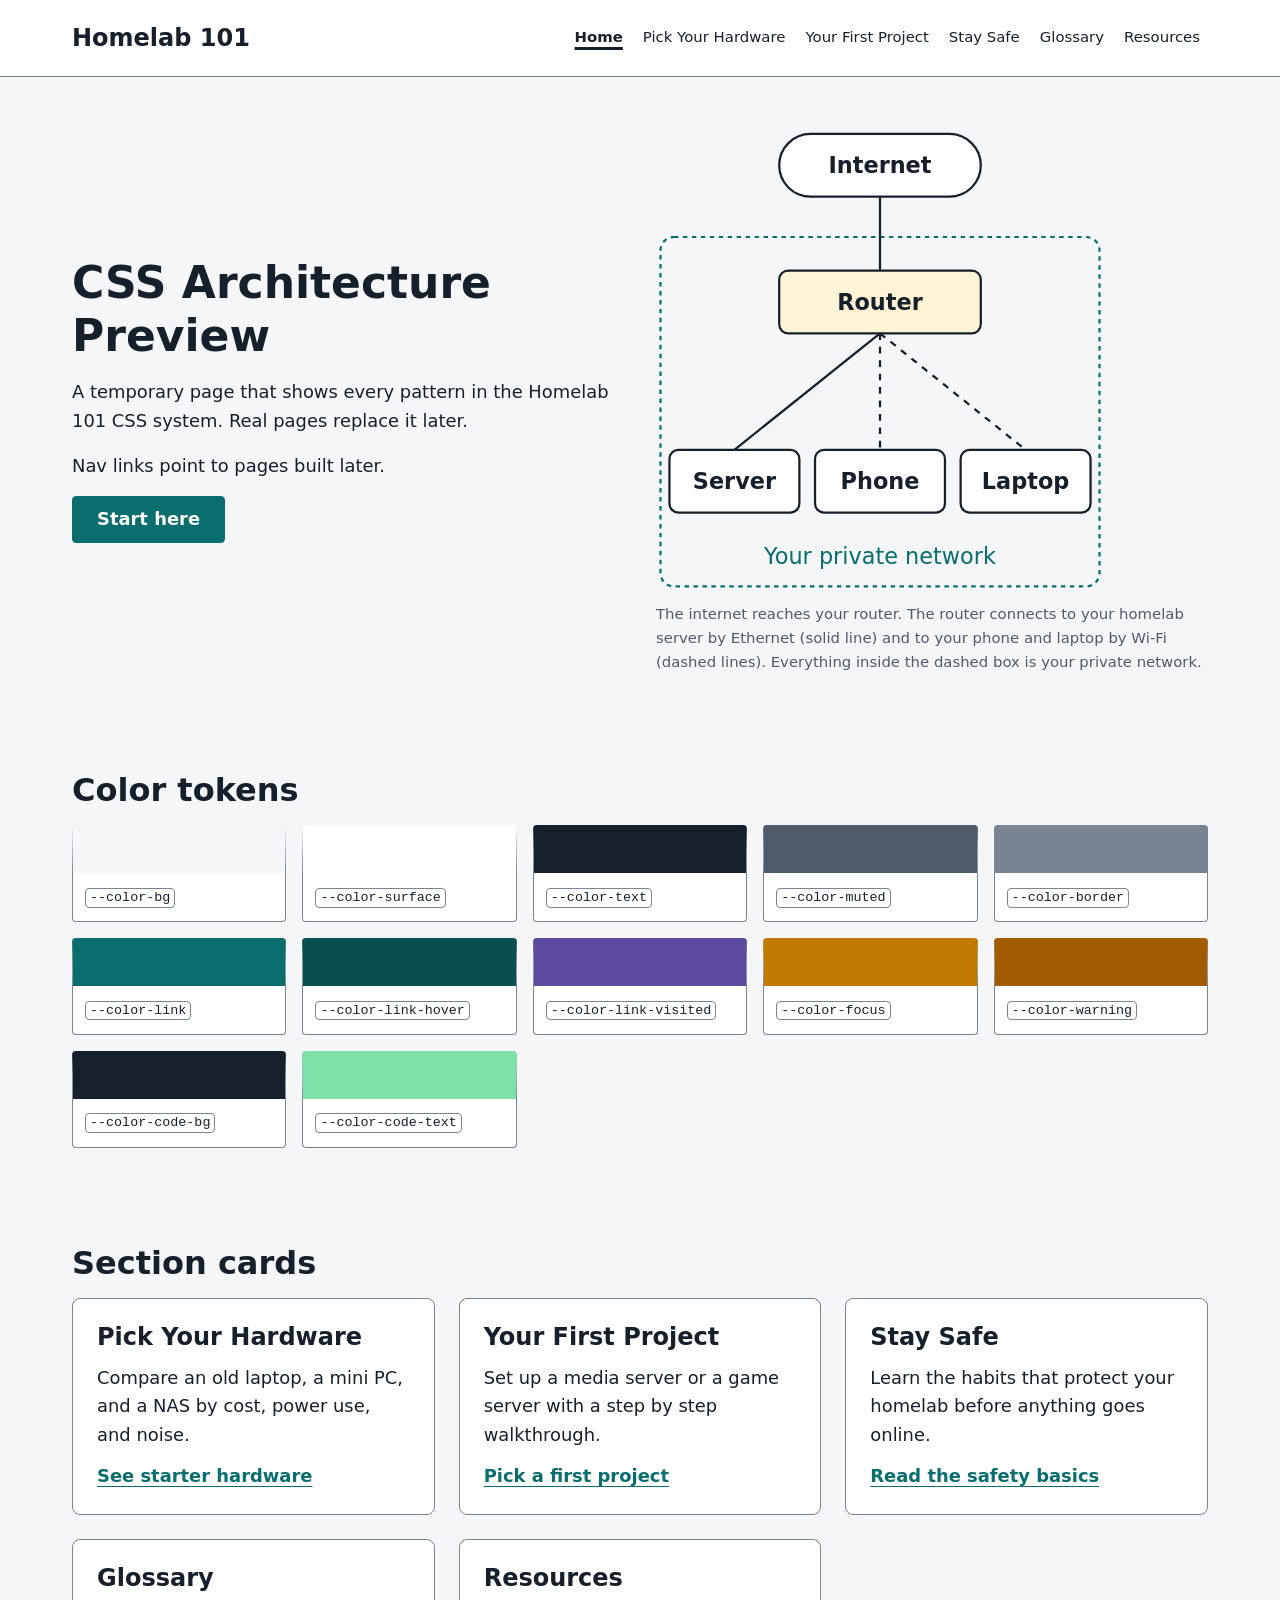
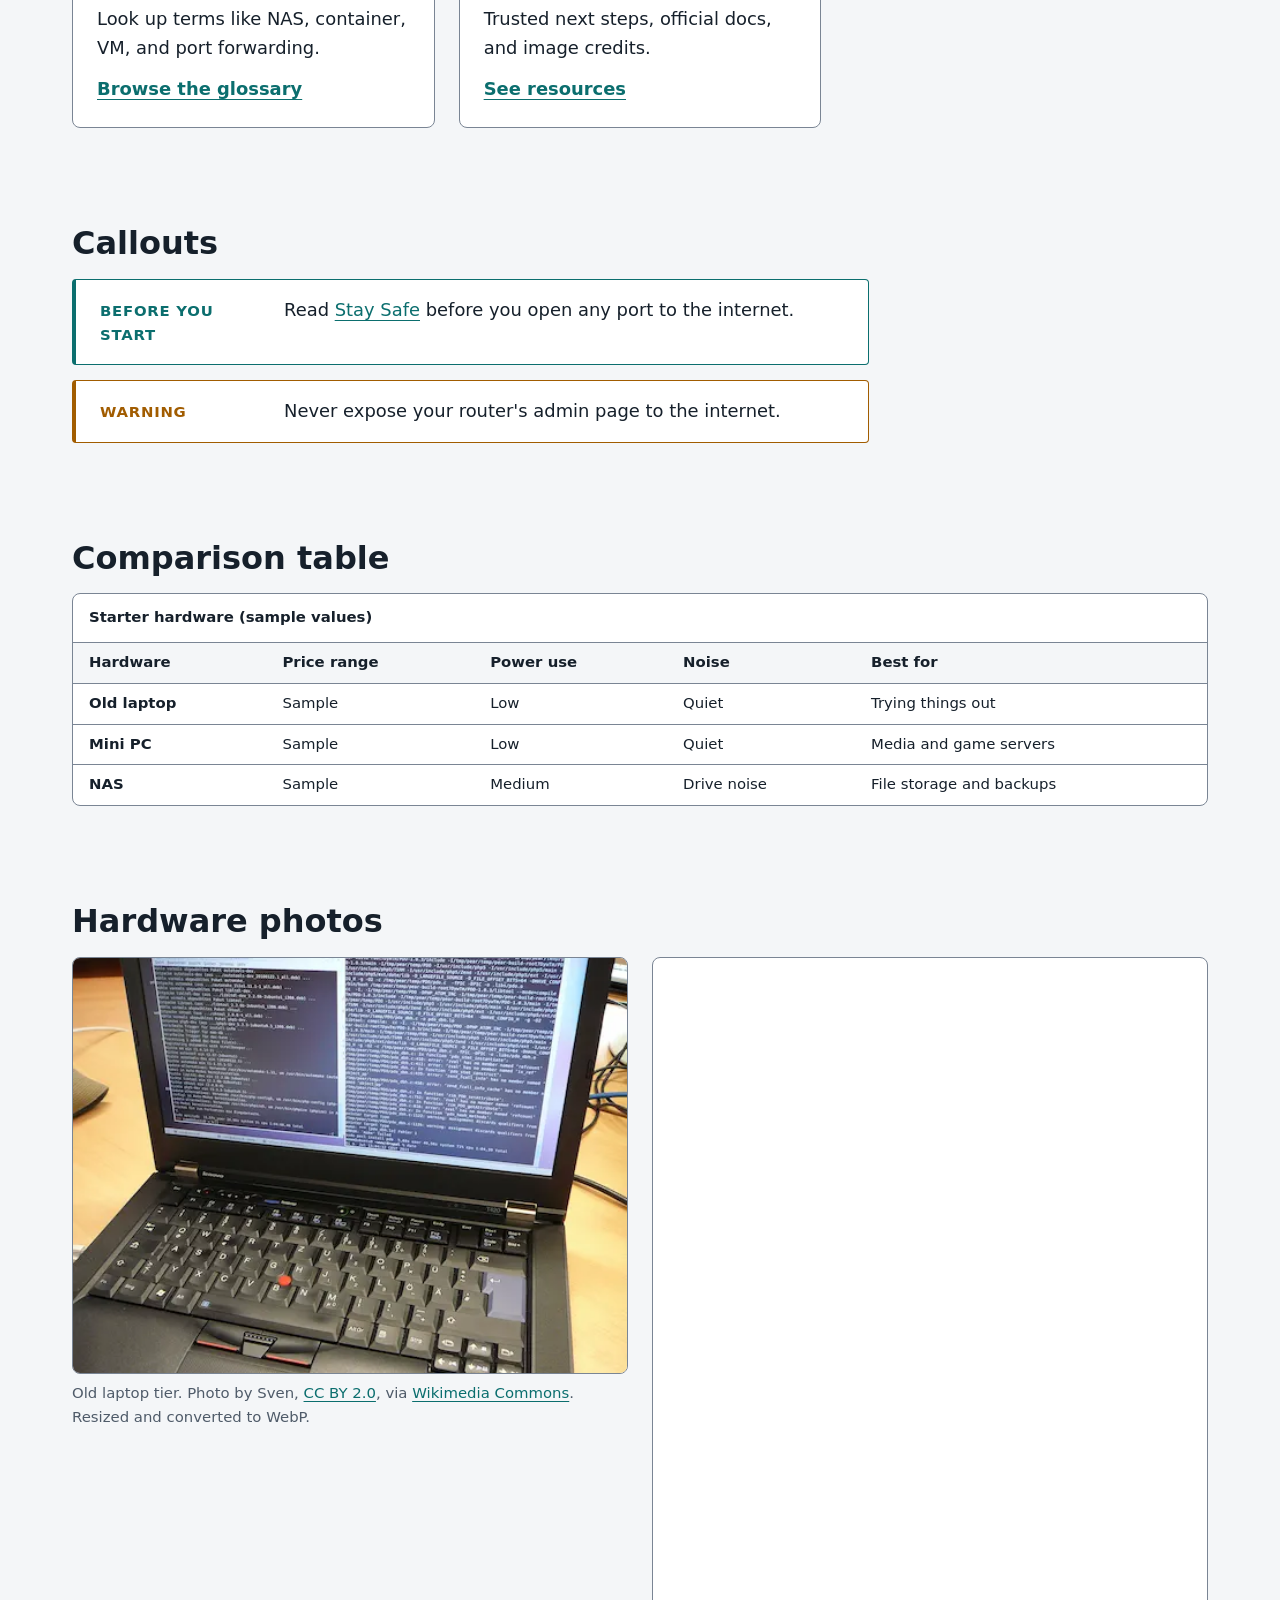
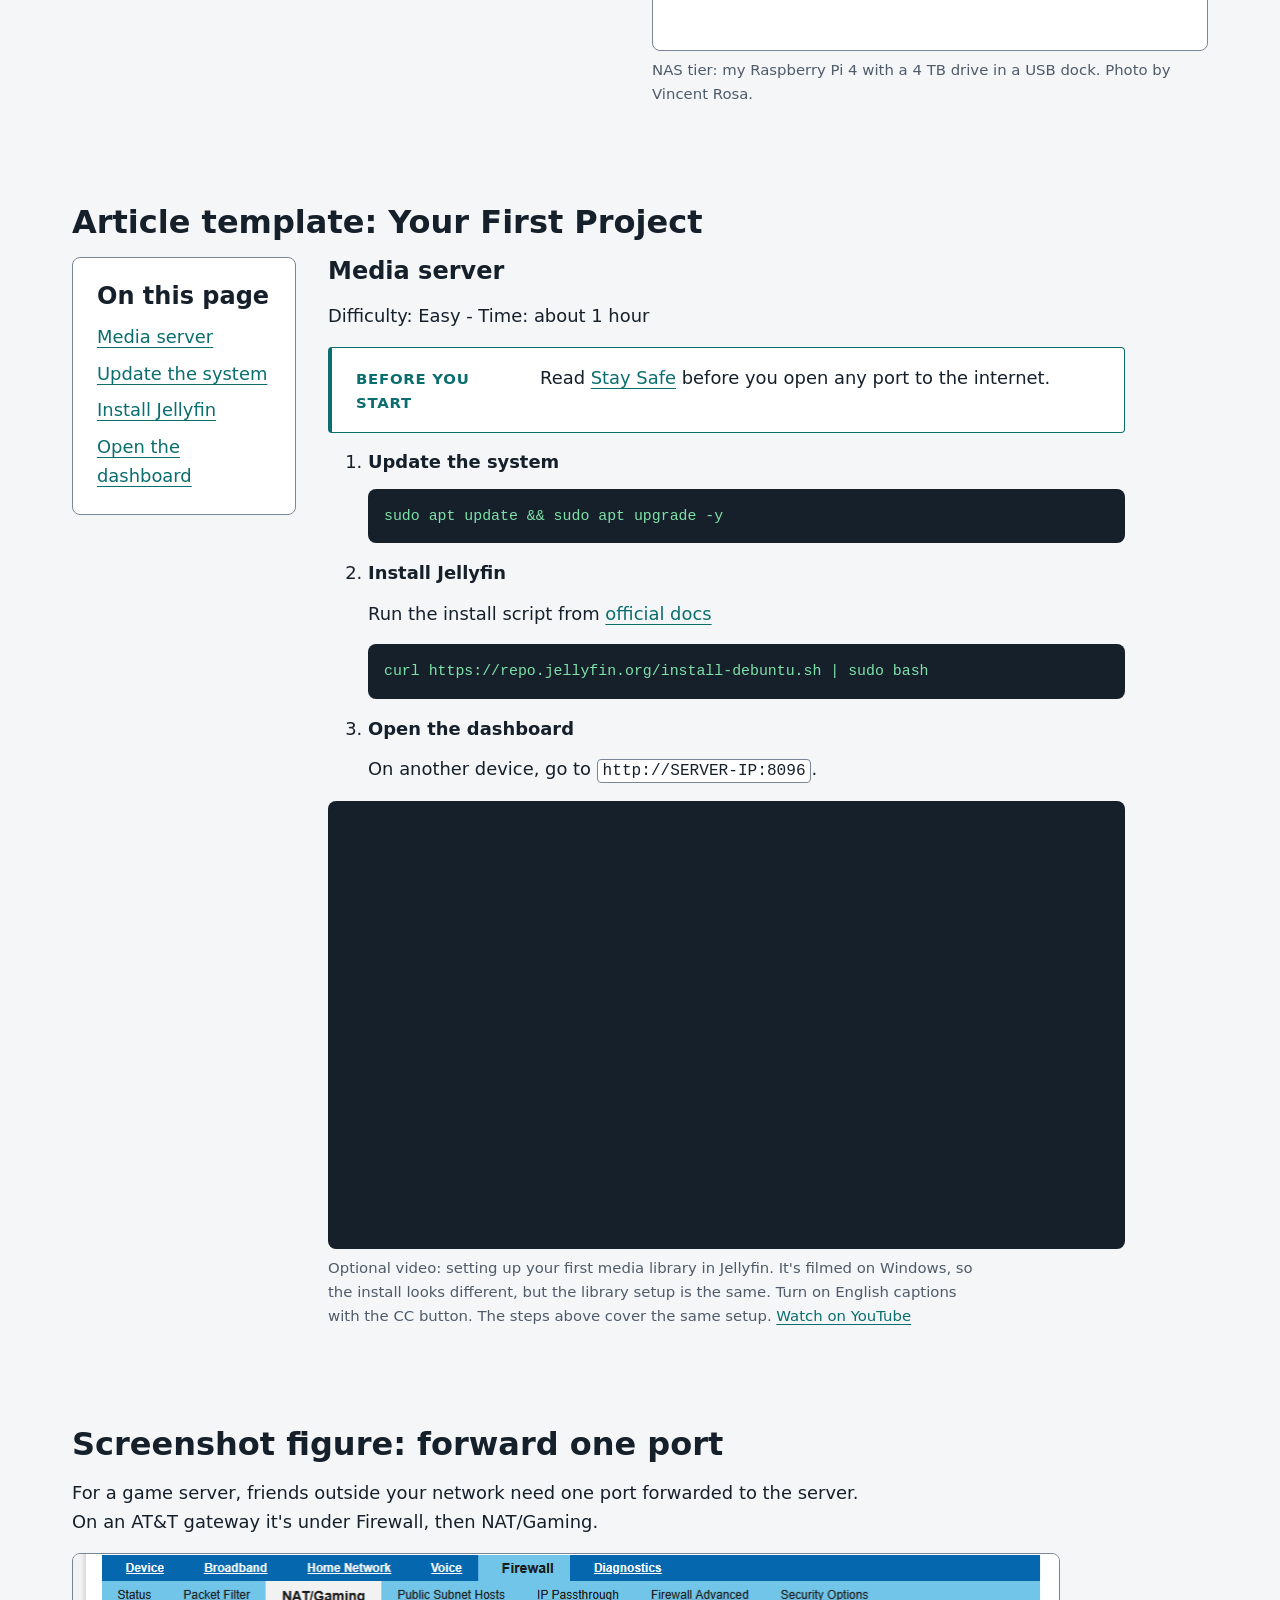
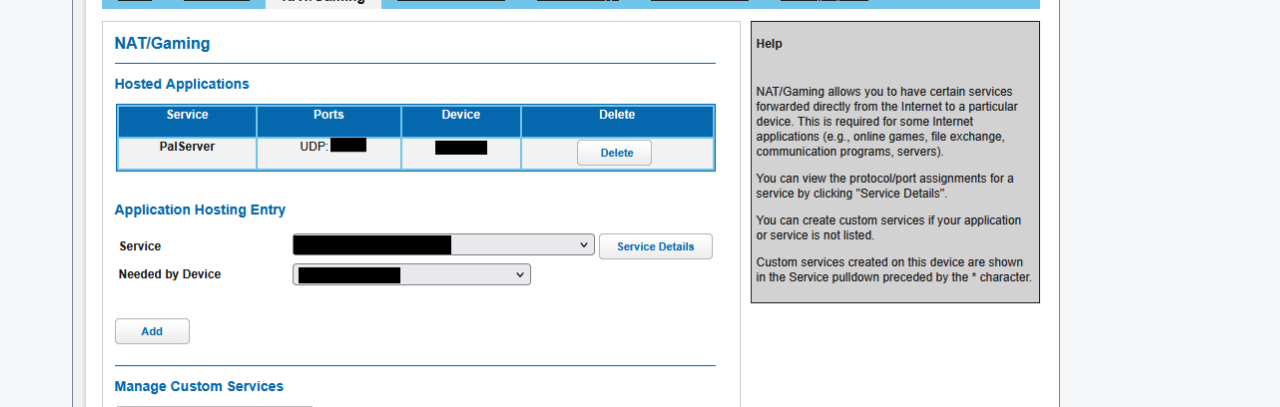
==== index.html @ 532fc4e8 "Embeded Jellyfin video and added router screenshots Adds the Jellyfin setup video to the article tem" ====
<!DOCTYPE html>
<html lang="en">
    <head>
        <meta charset="utf-8">
        <meta name="viewport"
            content="width=device-width, initial-scale=1">
        <title>CSS Architecture Preview | Homelab 101</title>
        <meta name="description"
            content="Preview of the Homelab 101 CSS system.">
        <link rel="stylesheet" href="css/main.css">
    </head>
    <body>
        <a class="skip-link" href="#main">Skip to main content</a>

        <header class="site-header">
            <div class="site-header__inner l-container">
            <a class="site-header__name" href="index.html">Homelab 101</a>
            <nav class="nav" aria-label="Primary">
                <ul class="nav__list" role="list">
                    <li><a class="nav__link" href="index.html" aria-current="page">Home</a></li>
                    <li><a class="nav__link" href="hardware.html">Pick Your Hardware</a></li>
                    <li><a class="nav__link" href="projects.html">Your First Project</a></li>
                    <li><a class="nav__link" href="safety.html">Stay Safe</a></li>
                    <li><a class="nav__link" href="glossary.html">Glossary</a></li>
                    <li><a class="nav__link" href="resources.html">Resources</a></li>
                </ul>
            </nav>
            </div>
        </header>

        <main id="main" class="l-container">
            <section class="l-section" 
            aria-labelledby="intro-title">
            <div class="l-split">
                <div class="u-flow">
                <h1 id="intro-title">CSS Architecture Preview</h1>
                <p class="u-measure">
                    A temporary page that shows every pattern in the Homelab 101 CSS system. 
                    Real pages replace it later.
                </p>
                <p class="u-measure">
                    Nav links point to pages built later.
                </p>
                <a class="button" href="#project-media">Start here</a>
            </div>

            <figure class="figure figure--diagram">
                <svg class="diagram" viewBox="0 0 400 420"
                width="400" height="420"
                role="img" aria-labelledby="net-title">
                <title id="net-title">How a basic home network connects</title>
                <rect class="diagram__zone" x="4" y="100"
                    width="392" height="312" rx="12"/>
                <line class="diagram__link"
                    x1="200" y1="64" x2="200" y2="130"/>
                <line class="diagram__link" 
                    x1="200" y1="186" x2="70" y2="290"/>
                <line class="diagram__link diagram__link--wifi"
                    x1="200" y1="186" x2="200" y2="290"/>
                <line class="diagram__link diagram__link--wifi"
                    x1="200" y1="186" x2="330" y2="290"/>
                <rect class="diagram__node" x="110" y="8"  
                    width="180" height="56" rx="28"/>
                <rect class="diagram__node diagram__node--router"
                    x="110" y="130" width="180" height="56" rx="8"/>
                <rect class="diagram__node" x="12" y="290"
                    width="116" height="56" rx="8"/>
                <rect class="diagram__node" x="142" y="290"
                    width="116" height="56" rx="8"/>
                <rect class="diagram__node" x="272" y="290"
                    width="116" height="56" rx="8"/>
                <text class="diagram__label" x="200" y="43">Internet</text>
                <text class="diagram__label" x="200" y="165">Router</text>
                <text class="diagram__label" x="70" y="325">Server</text>
                <text class="diagram__label" x="200" y="325">Phone</text>
                <text class="diagram__label" x="330" y="325">Laptop</text>
                <text class="diagram__label diagram__label--zone"
                   x="200" y="392">Your private network</text> 
            </svg>
            <figcaption>
                The internet reaches your router. The router connects to your 
                homelab server by Ethernet (solid line) and to your phone and 
                laptop by Wi-Fi (dashed lines). Everything inside the dashed 
                box is your private network. 
            </figcaption>
            </figure>
            </div>    
            </section>


            <section class="l-section u-flow"
            aria-labelledby="tokens-title">
            <h2 id="tokens-title">Color tokens</h2>
            <ul class="preview-swatches" role="list">
                <li style="--swatch: var(--color-bg)"><code>--color-bg</code></li>
                <li style="--swatch: var(--color-surface)"><code>--color-surface</code></li>
                <li style="--swatch: var(--color-text)"><code>--color-text</code></li>
                <li style="--swatch: var(--color-muted)"><code>--color-muted</code></li>
                <li style="--swatch: var(--color-border)"><code>--color-border</code></li>
                <li style="--swatch: var(--color-link)"><code>--color-link</code></li>
                <li style="--swatch: var(--color-link-hover)"><code>--color-link-hover</code></li>
                <li style="--swatch: var(--color-link-visited)"><code>--color-link-visited</code></li>
                <li style="--swatch: var(--color-focus)"><code>--color-focus</code></li>
                <li style="--swatch: var(--color-warning)"><code>--color-warning</code></li>
                <li style="--swatch: var(--color-code-bg)"><code>--color-code-bg</code></li>
                <li style="--swatch: var(--color-code-text)"><code>--color-code-text</code></li>
            </ul>
            </section>
        
            <section class="l-section u-flow" 
            aria-labelledby="cards-title">
            <h2 id="cards-title">Section cards</h2>
            <ul class="l-grid l-grid--3" role="list">
                <li class="card card--subgrid">
                    <h3 class="card__title">Pick Your Hardware</h3>
                    <p>
                        Compare an old laptop, a mini PC, and a NAS by cost, power use, and noise. 
                    </p>
                    <a class="card__link" href="hardware.html">See starter hardware</a>
                </li>
                <li class="card card--subgrid">
                    <h3 class="card__title">Your First Project</h3>
                    <p>
                        Set up a media server or a game server with a step by step walkthrough.
                    </p>
                    <a class="card__link" href="projects.html">Pick a first project</a>
                </li>
                <li class="card card--subgrid">
                    <h3 class="card__title">Stay Safe</h3>
                    <p>
                        Learn the habits that protect your homelab before anything goes online.
                    </p>
                    <a class="card__link" href="safety.html">Read the safety basics</a>
                </li>
                <li class="card card--subgrid">
                    <h3 class="card__title">Glossary</h3>
                    <p>
                        Look up terms like NAS, container, VM, and port forwarding. 
                    </p>
                    <a class="card__link" href="glossary.html">Browse the glossary</a>
                </li>
                <li class="card card--subgrid">
                    <h3 class="card__title">Resources</h3>
                    <p>
                        Trusted next steps, official docs, and image credits. 
                    </p>
                    <a class="card__link" href="resources.html">See resources</a>
                </li>
            </ul>
            </section>

            <section class="l-section u-flow"
            aria-labelledby="callouts-title">
            <h2 id="callouts-title">Callouts</h2>
            <div class="callout u-measure">
                <div class="callout__body">
                <p class="callout__label">Before you start</p>
                <p>
                    Read <a href="safety.html">Stay Safe</a>
                    before you open any port to the internet.
                </p>
                </div>
            </div>
            <div class="callout callout--warning u-measure">
                <div class="callout__body">
                <p class="callout__label">Warning</p>
                <p>
                    Never expose your router's admin page to the internet.
                </p>
                </div>
            </div>
            </section>

            <section class="l-section u-flow"
            aria-labelledby="table-title">
            <h2 id="table-title">Comparison table</h2>
            <div class="data-table">
                <p class="data-table__hint">Scroll sideways to see every column. </p>
                <div class="data-table__scroll" tabindex="0"
                role="region" aria-labelledby="hw-caption">
                <table>
                    <caption id="hw-caption"> Starter hardware (sample values)</caption>
                    <thead>
                    <tr>
                        <th scope="col">Hardware</th>
                        <th scope="col">Price range</th>
                        <th scope="col">Power use</th>
                        <th scope="col">Noise</th>
                        <th scope="col">Best for</th>
                    </tr>
                </thead>
                <tbody>
                    <tr>
                        <th scope="row">Old laptop</th>
                        <td>Sample</td>
                        <td>Low</td>
                        <td>Quiet</td>
                        <td>Trying things out</td>
                    </tr>

                    <tr>
                        <th scope="row">Mini PC</th>
                        <td>Sample</td>
                        <td>Low</td>
                        <td>Quiet</td>
                        <td>Media and game servers</td>
                    </tr>

                    <tr>
                        <th scope="row">NAS</th>
                        <td>Sample</td>
                        <td>Medium</td>
                        <td>Drive noise</td>
                        <td>File storage and backups</td>
                    </tr>
                </tbody>
                </table>
                
            </div>
            </div>
            </section>

            <section class="l-section u-flow"
            aria-labelledby="photos-title">
            <h2 id="photos-title">Hardware photos</h2>
            <ul class="l-grid" role="list">
                <li>
                    <figure class="figure">
                        <img
                            src="images/thinkpad-t420-800.webp"
                            srcset="images/thinkpad-t420-480.webp 480w,
                                    images/thinkpad-t420-800.webp 800w,
                                    images/thinkpad-t420-1200.webp 1200w"
                            sizes="(min-width: 78rem) 35rem,
                                   (min-width: 36rem) calc(50vw - 2.5rem),
                                   calc(100vw - 2rem)"
                            width="1200" height="900"
                            alt="An older Lenovo ThinkPad T420 laptop, open and running Ubuntu Linux."
                            loading="lazy" decoding="async">
                        <figcaption>
                            Old laptop tier. Photo by Sven,
                            <a href="https://creativecommons.org/licenses/by/2.0/">CC BY 2.0</a>,
                            via <a href="https://commons.wikimedia.org/wiki/File:Lenovo_ThinkPad_T420_Ubuntu_Linux.jpeg">Wikimedia Commons</a>.
                            Resized and converted to WebP. 
                        </figcaption>   
                    </figure>
                </li>
                <li>
                    <figure class="figure">
                        <picture>
                            <source
                                media="(min-width: 36rem)"
                                srcset="images/pi-nas-wide-800.webp 800w,
                                        images/pi-nas-wide-1200.webp 1200w"
                                sizes="(min-width: 78rem) 35rem,
                                        calc(50vw - 2.5rem)"
                                width="1200" height="900">
                            <img
                                src="images/pi-nas-tall-800.webp"
                                srcset="images/pi-nas-tall-480.webp 480w,
                                        images/pi-nas-tall-800.webp 800w"
                                sizes="calc(100vw - 2rem)"
                                width="800" height="1000"
                                alt="A Raspberry Pi 4 in a black case sitting on a hard drive dock that holds a 4 TB Western Digital drive."
                                loading="lazy" decoding="async">      
                        </picture>
                        <figcaption>
                            NAS tier: my Raspberry Pi 4 with a 4 TB drive
                            in a USB dock. Photo by Vincent Rosa.
                        </figcaption>
                    </figure>
                </li>
            </ul>    
        </section>
        
            <section class="l-section u-flow"
            aria-labelledby="article-title">
            <h2 id="article-title">Article template: Your First Project</h2>
            <div class="l-sidebar">
                <nav class="l-sidebar__aside card" aria-label="On this page">
                    <h3 class="card__title">On this page</h3>
                    <ul class="u-flow" role="list" style="--flow-space: var(--space-2xs)">
                        <li><a href="#project-media">Media server</a></li>
                        <li><a href="#step-update">Update the system</a></li>
                        <li><a href="#step-install">Install Jellyfin</a></li>
                        <li><a href="#step-open">Open the dashboard</a></li>
                    </ul>
                </nav>

                <article class="u-flow u-measure">
                    <h3 id="project-media">Media server</h3>
                    <p>Difficulty: Easy - Time: about 1 hour</p>
                    <div class="callout">
                        <div class="callout__body">
                        <p class="callout__label">Before you start</p>
                        <p>
                            Read <a href="safety.html">Stay Safe</a>
                            before you open any port to the internet. 
                        </p>
                        </div>
                    </div>

                    <ol class="u-flow">
                        <li class="u-flow">
                            <h4 id="step-update">Update the system</h4>
                            <pre class="code-block" tabindex="0"><code>sudo apt update && sudo apt upgrade -y</code></pre>
                        </li>
                        <li class="u-flow">
                            <h4 id="step-install">Install Jellyfin</h4>
                            <p>
                                Run the install script from 
                                <a href="https://jellyfin.org/docs/">official docs
                                    <span class="u-visually-hidden"> (external site)</span>
                                </a>
                            </p>
                            <pre class="code-block" tabindex="0"><code>curl https://repo.jellyfin.org/install-debuntu.sh | sudo bash</code></pre>
                        </li>
                        <li class="u-flow">
                            <h4 id="step-open">Open the dashboard</h4>
                            <p>
                                On another device, go to 
                                <code>http://SERVER-IP:8096</code>.
                            </p>
                        </li>
                    </ol>

                    <figure class="figure video">
                        <div class="video__frame">
                            <iframe
                                src="https://www.youtube-nocookie.com/embed/ZDg6OG-KyoQ"
                                title="Video: How to Set Up Jellyfin in 5 Minutes, Beginners Guide"
                                loading="lazy"
                                referrerpolicy="strict-origin-when-cross-origin"
                                allow="encrypted-media; picture-in-picture; fullscreen"
                                allowfullscreen></iframe>
                        </div>
                        <figcaption>
                            Optional video: setting up your first media library in 
                            Jellyfin. It's filmed on Windows, so the install looks
                            different, but the library setup is the same. Turn on 
                            English captions with the CC button. The steps above
                            cover the same setup. 
                            <a href="https://www.youtube.com/watch?v=ZDg6OG-KyoQ">Watch on YouTube</a>
                        </figcaption>
                    </figure>
                </article>
            </div>
        </section>

            <section class="l-section u-flow"
            aria-labelledby="screenshot-title">
            <h2 id="screenshot-title">Screenshot figure: forward one port</h2>
            <p class="u-measure">
                For a game server, friends outside your network need one port
                forwarded to the server. On an AT&amp;T gateway it's under Firewall, then NAT/Gaming. 
            </p>
            <figure class="figure figure--screenshot">
                <a href="images/router-port-forward-988.webp">
                    <img 
                        src="images/router-port-forward-988.webp"
                        width="988" height="491"
                        alt="NAT/Gaming page in the AT&amp;T gateway settings, showing one hosted application rule for the game server. Opens the full-size screenshot."
                        loading="lazy" decoding="async">
                    </a>
                    <figcaption>
                        My AT&amp;T gateway's NAT/Gaming page. The port and device
                        are blacked out. Screenshot by Vincent Rosa.
                    </figcaption>
                </figure>
                </section>
        </main>

        <footer class="site-footer">
            <div class="site-footer__inner l-container l-cluster">
                <p>Built by Vincent Rosa</p>
                <a href="resources.html">Resources &amp; credits</a>
            </div>
        </footer>
    </body>
</html>
---- css/main.css ----
/* Homelab 101 main stylesheet - Layer order is set once, here. 
Earlier layer = lower priority. Every rule lives in a layer. */

/*layer order - reset, tokens, base, layout,
components, states, utilities, overrides, print */

@import url("reset.css") layer(reset);
@import url("tokens.css") layer(tokens);
@import url("base.css") layer(base);
@import url("layout.css") layer(layout);
@import url("components.css") layer(components);
@import url("states.css") layer(states);
@import url("utilities.css") layer(utilities);
@import url("overrides.css") layer(overrides);
@import url("print.css") layer(print) print;
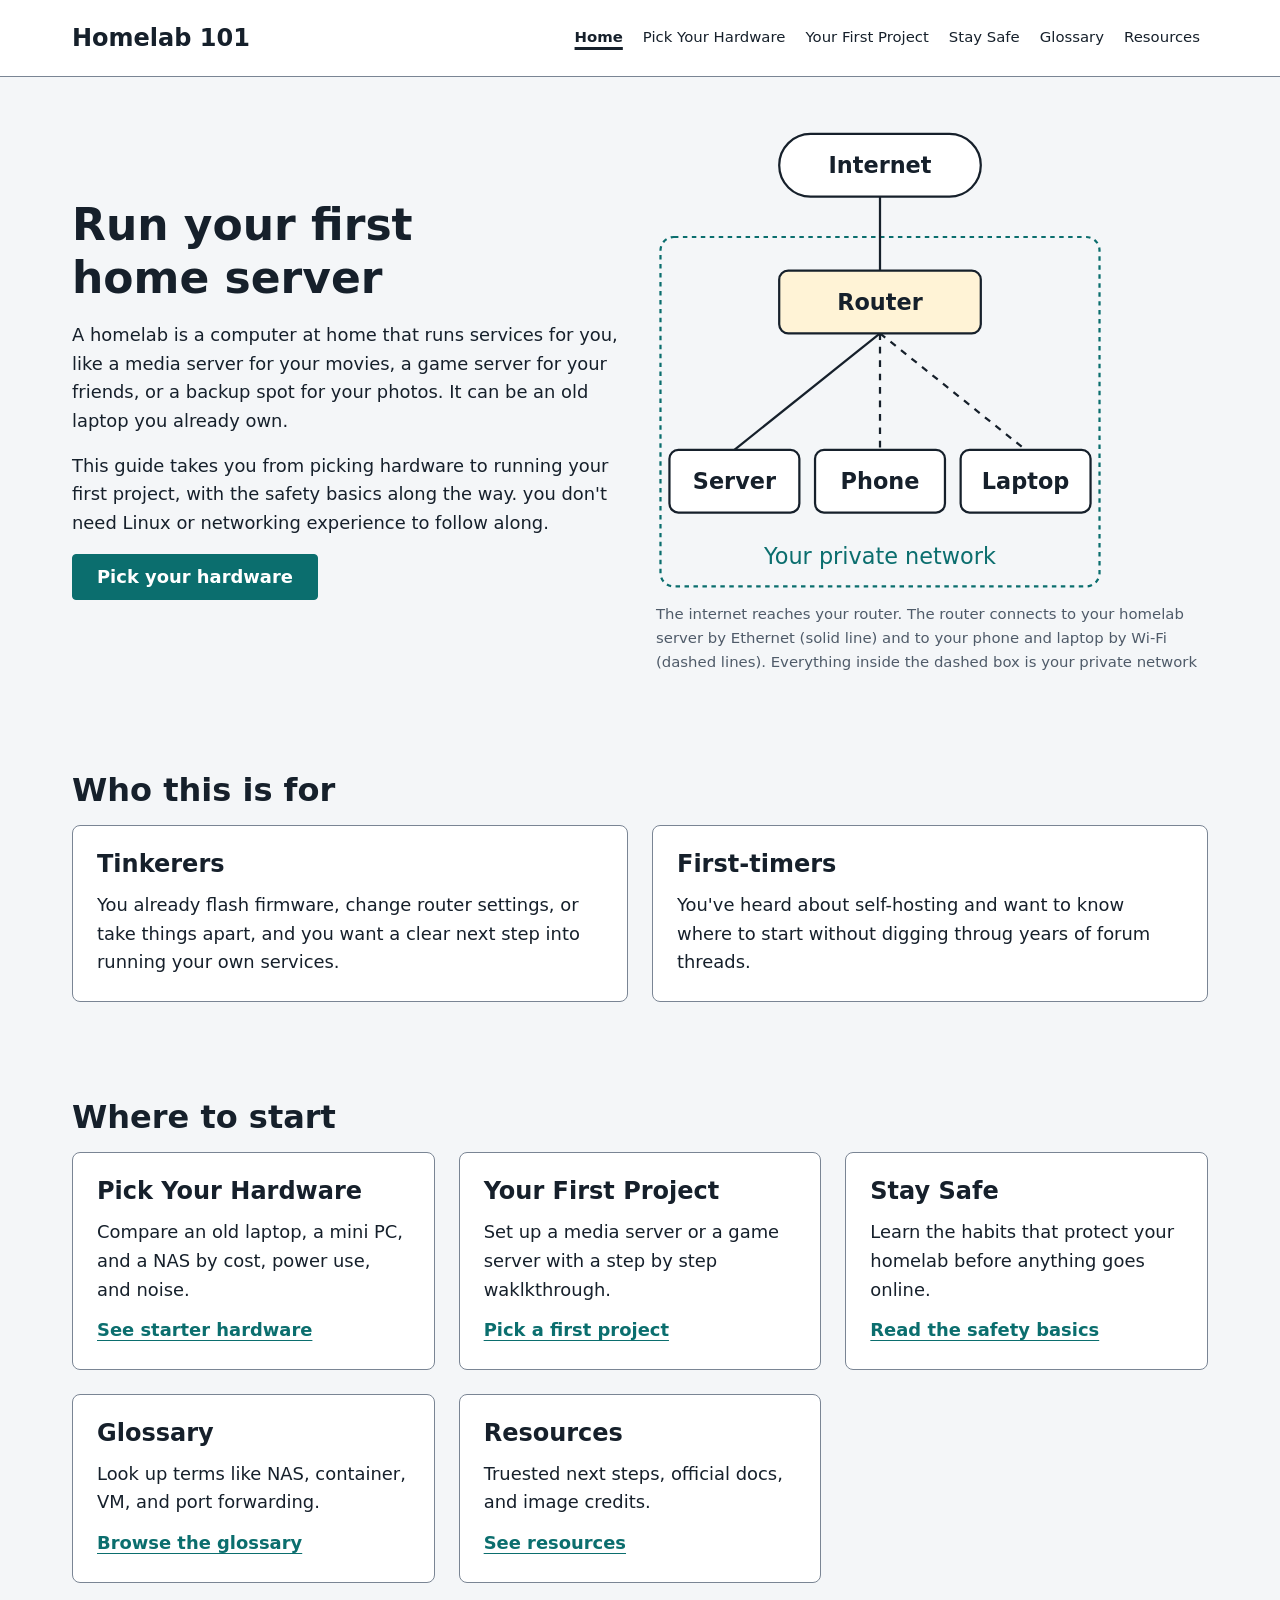
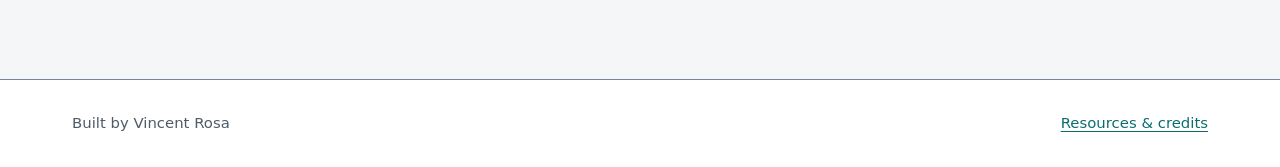
==== commit dcc60689: "Built the real homepage New index.html with a real intro, the network diagram, a "Who is this for" s" ====
--- a/index.html
+++ b/index.html
@@ -3,10 +3,10 @@
     <head>
         <meta charset="utf-8">
         <meta name="viewport"
-            content="width=device-width, initial-scale=1">
-        <title>CSS Architecture Preview | Homelab 101</title>
+            content="width=device-width, intitial-scale=1">
+        <title>Homelab 101 | A Beginner's Guide to Home Servers</title>
         <meta name="description"
-            content="Preview of the Homelab 101 CSS system.">
+            content="Learn what a homelabe is, pick starter hardware, and set up our first home server project.">
         <link rel="stylesheet" href="css/main.css">
     </head>
     <body>
@@ -14,17 +14,17 @@
 
         <header class="site-header">
             <div class="site-header__inner l-container">
-            <a class="site-header__name" href="index.html">Homelab 101</a>
-            <nav class="nav" aria-label="Primary">
-                <ul class="nav__list" role="list">
-                    <li><a class="nav__link" href="index.html" aria-current="page">Home</a></li>
-                    <li><a class="nav__link" href="hardware.html">Pick Your Hardware</a></li>
-                    <li><a class="nav__link" href="projects.html">Your First Project</a></li>
-                    <li><a class="nav__link" href="safety.html">Stay Safe</a></li>
-                    <li><a class="nav__link" href="glossary.html">Glossary</a></li>
-                    <li><a class="nav__link" href="resources.html">Resources</a></li>
-                </ul>
-            </nav>
+                <a class="site-header__name" href="index.html">Homelab 101</a>
+                <nav class="nav" aria-label="Primary">
+                    <ul class="nav__list" role="list">
+                        <li><a class="nav__link" href="index.html" aria-current="page">Home</a></li>
+                        <li><a class="nav__link" href="hardware.html">Pick Your Hardware</a></li>
+                        <li><a class="nav__link" href="projects.html">Your First Project</a></li>
+                        <li><a class="nav__link" href="safety.html">Stay Safe</a></li>
+                        <li><a class="nav__link" href="glossary.html">Glossary</a></li>
+                        <li><a class="nav__link" href="resources.html">Resources</a></li>
+                    </ul>
+                </nav>
             </div>
         </header>
 
@@ -33,341 +33,126 @@
             aria-labelledby="intro-title">
             <div class="l-split">
                 <div class="u-flow">
-                <h1 id="intro-title">CSS Architecture Preview</h1>
-                <p class="u-measure">
-                    A temporary page that shows every pattern in the Homelab 101 CSS system. 
-                    Real pages replace it later.
-                </p>
-                <p class="u-measure">
-                    Nav links point to pages built later.
-                </p>
-                <a class="button" href="#project-media">Start here</a>
-            </div>
+                    <h1 id="intro-title">Run your first home server</h1>
+                    <p class="u-measure">
+                        A homelab is a computer at home that runs services for you, like a 
+                        media server for your movies, a game server for your friends, or a
+                        backup spot for your photos. It can be an old laptop you already own.
+                    </p>
+                    <p class="u-measure">
+                        This guide takes you from picking hardware to running your first
+                        project, with the safety basics along the way. you don't need Linux
+                        or networking experience to follow along.
+                    </p>
+                    <a class="button" href="hardware.html">Pick your hardware</a>
+                </div>
 
-            <figure class="figure figure--diagram">
-                <svg class="diagram" viewBox="0 0 400 420"
-                width="400" height="420"
-                role="img" aria-labelledby="net-title">
-                <title id="net-title">How a basic home network connects</title>
-                <rect class="diagram__zone" x="4" y="100"
-                    width="392" height="312" rx="12"/>
-                <line class="diagram__link"
-                    x1="200" y1="64" x2="200" y2="130"/>
-                <line class="diagram__link" 
-                    x1="200" y1="186" x2="70" y2="290"/>
-                <line class="diagram__link diagram__link--wifi"
-                    x1="200" y1="186" x2="200" y2="290"/>
-                <line class="diagram__link diagram__link--wifi"
-                    x1="200" y1="186" x2="330" y2="290"/>
-                <rect class="diagram__node" x="110" y="8"  
-                    width="180" height="56" rx="28"/>
-                <rect class="diagram__node diagram__node--router"
-                    x="110" y="130" width="180" height="56" rx="8"/>
-                <rect class="diagram__node" x="12" y="290"
-                    width="116" height="56" rx="8"/>
-                <rect class="diagram__node" x="142" y="290"
-                    width="116" height="56" rx="8"/>
-                <rect class="diagram__node" x="272" y="290"
-                    width="116" height="56" rx="8"/>
-                <text class="diagram__label" x="200" y="43">Internet</text>
-                <text class="diagram__label" x="200" y="165">Router</text>
-                <text class="diagram__label" x="70" y="325">Server</text>
-                <text class="diagram__label" x="200" y="325">Phone</text>
-                <text class="diagram__label" x="330" y="325">Laptop</text>
-                <text class="diagram__label diagram__label--zone"
-                   x="200" y="392">Your private network</text> 
-            </svg>
-            <figcaption>
-                The internet reaches your router. The router connects to your 
-                homelab server by Ethernet (solid line) and to your phone and 
-                laptop by Wi-Fi (dashed lines). Everything inside the dashed 
-                box is your private network. 
-            </figcaption>
-            </figure>
+                <figure class="figure figure--diagram">
+                    <svg class="diagram" viewBox="0 0 400 420"
+                        width="400" height="420"
+                        role="img" aria-labelledby="net-title">
+                        <title id="net-title">How a basic home network connects</title>
+                        <rect class="diagram__zone" x="4" y="100"
+                            width="392" height="312" rx="12"/>
+                        <line class="diagram__link"
+                            x1="200" y1="64" x2="200" y2="130"/>
+                        <line class="diagram__link"
+                            x1="200" y1="186" x2="70" y2="290"/>
+                        <line class="diagram__link diagram__link--wifi"
+                            x1="200" y1="186" x2="200" y2="290"/>
+                        <line class="diagram__link diagram__link--wifi"
+                            x1="200" y1="186" x2="330" y2="290"/>
+                        <rect class="diagram__node" x="110" y="8"
+                            width="180" height="56" rx="28"/>
+                        <rect class="diagram__node diagram__node--router"
+                            x="110" y="130" width="180" height="56" rx="8"/>
+                        <rect class="diagram__node" x="12" y="290"
+                            width="116" height="56" rx="8"/>
+                        <rect class="diagram__node" x="142" y="290"
+                            width="116" height="56" rx="8"/>
+                        <rect class="diagram__node" x="272" y="290"
+                            width="116" height="56" rx="8"/>
+                        <text class="diagram__label" x="200" y="43">Internet</text>
+                        <text class="diagram__label" x="200" y="165">Router</text>
+                        <text class="diagram__label" x="70" y="325">Server</text>
+                        <text class="diagram__label" x="200" y="325">Phone</text>
+                        <text class="diagram__label" x="330" y="325">Laptop</text>
+                        <text class="diagram__label diagram__label--zone"
+                            x="200" y="392">Your private network</text>
+                    </svg>
+                    <figcaption>
+                        The internet reaches your router. The router connects to your
+                        homelab server by Ethernet (solid line) and to your phone and 
+                        laptop by Wi-Fi (dashed lines). Everything inside the dashed 
+                        box is your private network
+                    </figcaption>                    
+                </figure>
             </div>    
-            </section>
-
-
-            <section class="l-section u-flow"
-            aria-labelledby="tokens-title">
-            <h2 id="tokens-title">Color tokens</h2>
-            <ul class="preview-swatches" role="list">
-                <li style="--swatch: var(--color-bg)"><code>--color-bg</code></li>
-                <li style="--swatch: var(--color-surface)"><code>--color-surface</code></li>
-                <li style="--swatch: var(--color-text)"><code>--color-text</code></li>
-                <li style="--swatch: var(--color-muted)"><code>--color-muted</code></li>
-                <li style="--swatch: var(--color-border)"><code>--color-border</code></li>
-                <li style="--swatch: var(--color-link)"><code>--color-link</code></li>
-                <li style="--swatch: var(--color-link-hover)"><code>--color-link-hover</code></li>
-                <li style="--swatch: var(--color-link-visited)"><code>--color-link-visited</code></li>
-                <li style="--swatch: var(--color-focus)"><code>--color-focus</code></li>
-                <li style="--swatch: var(--color-warning)"><code>--color-warning</code></li>
-                <li style="--swatch: var(--color-code-bg)"><code>--color-code-bg</code></li>
-                <li style="--swatch: var(--color-code-text)"><code>--color-code-text</code></li>
-            </ul>
-            </section>
-        
-            <section class="l-section u-flow" 
-            aria-labelledby="cards-title">
-            <h2 id="cards-title">Section cards</h2>
-            <ul class="l-grid l-grid--3" role="list">
-                <li class="card card--subgrid">
-                    <h3 class="card__title">Pick Your Hardware</h3>
-                    <p>
-                        Compare an old laptop, a mini PC, and a NAS by cost, power use, and noise. 
-                    </p>
-                    <a class="card__link" href="hardware.html">See starter hardware</a>
-                </li>
-                <li class="card card--subgrid">
-                    <h3 class="card__title">Your First Project</h3>
-                    <p>
-                        Set up a media server or a game server with a step by step walkthrough.
-                    </p>
-                    <a class="card__link" href="projects.html">Pick a first project</a>
-                </li>
-                <li class="card card--subgrid">
-                    <h3 class="card__title">Stay Safe</h3>
-                    <p>
-                        Learn the habits that protect your homelab before anything goes online.
-                    </p>
-                    <a class="card__link" href="safety.html">Read the safety basics</a>
-                </li>
-                <li class="card card--subgrid">
-                    <h3 class="card__title">Glossary</h3>
-                    <p>
-                        Look up terms like NAS, container, VM, and port forwarding. 
-                    </p>
-                    <a class="card__link" href="glossary.html">Browse the glossary</a>
-                </li>
-                <li class="card card--subgrid">
-                    <h3 class="card__title">Resources</h3>
-                    <p>
-                        Trusted next steps, official docs, and image credits. 
-                    </p>
-                    <a class="card__link" href="resources.html">See resources</a>
-                </li>
-            </ul>
-            </section>
-
-            <section class="l-section u-flow"
-            aria-labelledby="callouts-title">
-            <h2 id="callouts-title">Callouts</h2>
-            <div class="callout u-measure">
-                <div class="callout__body">
-                <p class="callout__label">Before you start</p>
-                <p>
-                    Read <a href="safety.html">Stay Safe</a>
-                    before you open any port to the internet.
-                </p>
-                </div>
-            </div>
-            <div class="callout callout--warning u-measure">
-                <div class="callout__body">
-                <p class="callout__label">Warning</p>
-                <p>
-                    Never expose your router's admin page to the internet.
-                </p>
-                </div>
-            </div>
-            </section>
-
-            <section class="l-section u-flow"
-            aria-labelledby="table-title">
-            <h2 id="table-title">Comparison table</h2>
-            <div class="data-table">
-                <p class="data-table__hint">Scroll sideways to see every column. </p>
-                <div class="data-table__scroll" tabindex="0"
-                role="region" aria-labelledby="hw-caption">
-                <table>
-                    <caption id="hw-caption"> Starter hardware (sample values)</caption>
-                    <thead>
-                    <tr>
-                        <th scope="col">Hardware</th>
-                        <th scope="col">Price range</th>
-                        <th scope="col">Power use</th>
-                        <th scope="col">Noise</th>
-                        <th scope="col">Best for</th>
-                    </tr>
-                </thead>
-                <tbody>
-                    <tr>
-                        <th scope="row">Old laptop</th>
-                        <td>Sample</td>
-                        <td>Low</td>
-                        <td>Quiet</td>
-                        <td>Trying things out</td>
-                    </tr>
-
-                    <tr>
-                        <th scope="row">Mini PC</th>
-                        <td>Sample</td>
-                        <td>Low</td>
-                        <td>Quiet</td>
-                        <td>Media and game servers</td>
-                    </tr>
-
-                    <tr>
-                        <th scope="row">NAS</th>
-                        <td>Sample</td>
-                        <td>Medium</td>
-                        <td>Drive noise</td>
-                        <td>File storage and backups</td>
-                    </tr>
-                </tbody>
-                </table>
-                
-            </div>
-            </div>
-            </section>
-
-            <section class="l-section u-flow"
-            aria-labelledby="photos-title">
-            <h2 id="photos-title">Hardware photos</h2>
-            <ul class="l-grid" role="list">
-                <li>
-                    <figure class="figure">
-                        <img
-                            src="images/thinkpad-t420-800.webp"
-                            srcset="images/thinkpad-t420-480.webp 480w,
-                                    images/thinkpad-t420-800.webp 800w,
-                                    images/thinkpad-t420-1200.webp 1200w"
-                            sizes="(min-width: 78rem) 35rem,
-                                   (min-width: 36rem) calc(50vw - 2.5rem),
-                                   calc(100vw - 2rem)"
-                            width="1200" height="900"
-                            alt="An older Lenovo ThinkPad T420 laptop, open and running Ubuntu Linux."
-                            loading="lazy" decoding="async">
-                        <figcaption>
-                            Old laptop tier. Photo by Sven,
-                            <a href="https://creativecommons.org/licenses/by/2.0/">CC BY 2.0</a>,
-                            via <a href="https://commons.wikimedia.org/wiki/File:Lenovo_ThinkPad_T420_Ubuntu_Linux.jpeg">Wikimedia Commons</a>.
-                            Resized and converted to WebP. 
-                        </figcaption>   
-                    </figure>
-                </li>
-                <li>
-                    <figure class="figure">
-                        <picture>
-                            <source
-                                media="(min-width: 36rem)"
-                                srcset="images/pi-nas-wide-800.webp 800w,
-                                        images/pi-nas-wide-1200.webp 1200w"
-                                sizes="(min-width: 78rem) 35rem,
-                                        calc(50vw - 2.5rem)"
-                                width="1200" height="900">
-                            <img
-                                src="images/pi-nas-tall-800.webp"
-                                srcset="images/pi-nas-tall-480.webp 480w,
-                                        images/pi-nas-tall-800.webp 800w"
-                                sizes="calc(100vw - 2rem)"
-                                width="800" height="1000"
-                                alt="A Raspberry Pi 4 in a black case sitting on a hard drive dock that holds a 4 TB Western Digital drive."
-                                loading="lazy" decoding="async">      
-                        </picture>
-                        <figcaption>
-                            NAS tier: my Raspberry Pi 4 with a 4 TB drive
-                            in a USB dock. Photo by Vincent Rosa.
-                        </figcaption>
-                    </figure>
-                </li>
-            </ul>    
-        </section>
-        
-            <section class="l-section u-flow"
-            aria-labelledby="article-title">
-            <h2 id="article-title">Article template: Your First Project</h2>
-            <div class="l-sidebar">
-                <nav class="l-sidebar__aside card" aria-label="On this page">
-                    <h3 class="card__title">On this page</h3>
-                    <ul class="u-flow" role="list" style="--flow-space: var(--space-2xs)">
-                        <li><a href="#project-media">Media server</a></li>
-                        <li><a href="#step-update">Update the system</a></li>
-                        <li><a href="#step-install">Install Jellyfin</a></li>
-                        <li><a href="#step-open">Open the dashboard</a></li>
-                    </ul>
-                </nav>
-
-                <article class="u-flow u-measure">
-                    <h3 id="project-media">Media server</h3>
-                    <p>Difficulty: Easy - Time: about 1 hour</p>
-                    <div class="callout">
-                        <div class="callout__body">
-                        <p class="callout__label">Before you start</p>
-                        <p>
-                            Read <a href="safety.html">Stay Safe</a>
-                            before you open any port to the internet. 
-                        </p>
-                        </div>
-                    </div>
-
-                    <ol class="u-flow">
-                        <li class="u-flow">
-                            <h4 id="step-update">Update the system</h4>
-                            <pre class="code-block" tabindex="0"><code>sudo apt update && sudo apt upgrade -y</code></pre>
-                        </li>
-                        <li class="u-flow">
-                            <h4 id="step-install">Install Jellyfin</h4>
-                            <p>
-                                Run the install script from 
-                                <a href="https://jellyfin.org/docs/">official docs
-                                    <span class="u-visually-hidden"> (external site)</span>
-                                </a>
-                            </p>
-                            <pre class="code-block" tabindex="0"><code>curl https://repo.jellyfin.org/install-debuntu.sh | sudo bash</code></pre>
-                        </li>
-                        <li class="u-flow">
-                            <h4 id="step-open">Open the dashboard</h4>
-                            <p>
-                                On another device, go to 
-                                <code>http://SERVER-IP:8096</code>.
-                            </p>
-                        </li>
-                    </ol>
-
-                    <figure class="figure video">
-                        <div class="video__frame">
-                            <iframe
-                                src="https://www.youtube-nocookie.com/embed/ZDg6OG-KyoQ"
-                                title="Video: How to Set Up Jellyfin in 5 Minutes, Beginners Guide"
-                                loading="lazy"
-                                referrerpolicy="strict-origin-when-cross-origin"
-                                allow="encrypted-media; picture-in-picture; fullscreen"
-                                allowfullscreen></iframe>
-                        </div>
-                        <figcaption>
-                            Optional video: setting up your first media library in 
-                            Jellyfin. It's filmed on Windows, so the install looks
-                            different, but the library setup is the same. Turn on 
-                            English captions with the CC button. The steps above
-                            cover the same setup. 
-                            <a href="https://www.youtube.com/watch?v=ZDg6OG-KyoQ">Watch on YouTube</a>
-                        </figcaption>
-                    </figure>
-                </article>
-            </div>
         </section>
 
-            <section class="l-section u-flow"
-            aria-labelledby="screenshot-title">
-            <h2 id="screenshot-title">Screenshot figure: forward one port</h2>
-            <p class="u-measure">
-                For a game server, friends outside your network need one port
-                forwarded to the server. On an AT&amp;T gateway it's under Firewall, then NAT/Gaming. 
-            </p>
-            <figure class="figure figure--screenshot">
-                <a href="images/router-port-forward-988.webp">
-                    <img 
-                        src="images/router-port-forward-988.webp"
-                        width="988" height="491"
-                        alt="NAT/Gaming page in the AT&amp;T gateway settings, showing one hosted application rule for the game server. Opens the full-size screenshot."
-                        loading="lazy" decoding="async">
-                    </a>
-                    <figcaption>
-                        My AT&amp;T gateway's NAT/Gaming page. The port and device
-                        are blacked out. Screenshot by Vincent Rosa.
-                    </figcaption>
-                </figure>
-                </section>
+        <section class="l-section u-flow"
+        aria-labelledby="audence-title">
+        <h2 id="audience-title">Who this is for</h2>
+        <ul class="l-grid" role="list">
+            <li class="card">
+                <h3 class="card__title">Tinkerers</h3>
+                <p>
+                    You already flash firmware, change router settings, or take
+                    things apart, and you want a clear next step into running your
+                    own services.
+                </p>
+            </li>
+            <li class="card">
+                <h3 class="card__title">First-timers</h3>
+                <p>
+                    You've heard about self-hosting and want to know where to start
+                    without digging throug years of forum threads.
+                </p>
+            </li>
+        </ul>
+        </section>
+
+        <section class="l-section u-flow"
+        aria-labelledby="start-title">
+        <h2 id="start-title">Where to start</h2>
+        <ul class="l-grid l-grid--3" role="list">
+            <li class="card card--subgrid">
+                <h3 class="card__title">Pick Your Hardware</h3>
+                <p>
+                    Compare an old laptop, a mini PC, and a NAS by cost, power use, and noise.
+                </p>
+                <a class="card__link" href="hardware.html">See starter hardware</a>
+            </li>
+            <li class="card card--subgrid">
+                <h3 class="card__title">Your First Project</h3>
+                <p>
+                    Set up a media server or a game server with a step by step waklkthrough.
+                </p>
+                <a class="card__link" href="projects.html">Pick a first project</a>
+            </li>
+            <li class="card card--subgrid">
+                <h3 class="card__title">Stay Safe</h3>
+                <p>
+                    Learn the habits that protect your homelab before anything goes online.
+                </p>
+                <a class="card__link" href="safety.html">Read the safety basics</a>
+            </li>
+            <li class="card card--subgrid">
+                <h3 class="card__title">Glossary</h3>
+                <p>
+                    Look up terms like NAS, container, VM, and port forwarding.
+                </p>
+                <a class="card__link" href="glossary.html">Browse the glossary</a>
+            </li>
+            <li class="card card--subgrid">
+                <h3 class="card__title">Resources</h3>
+                <p>
+                    Truested next steps, official docs, and image credits.
+                </p>
+                <a class="card__link" href="resources.html">See resources</a>
+            </li>
+        </ul>    
+        </section>
         </main>
 
         <footer class="site-footer">
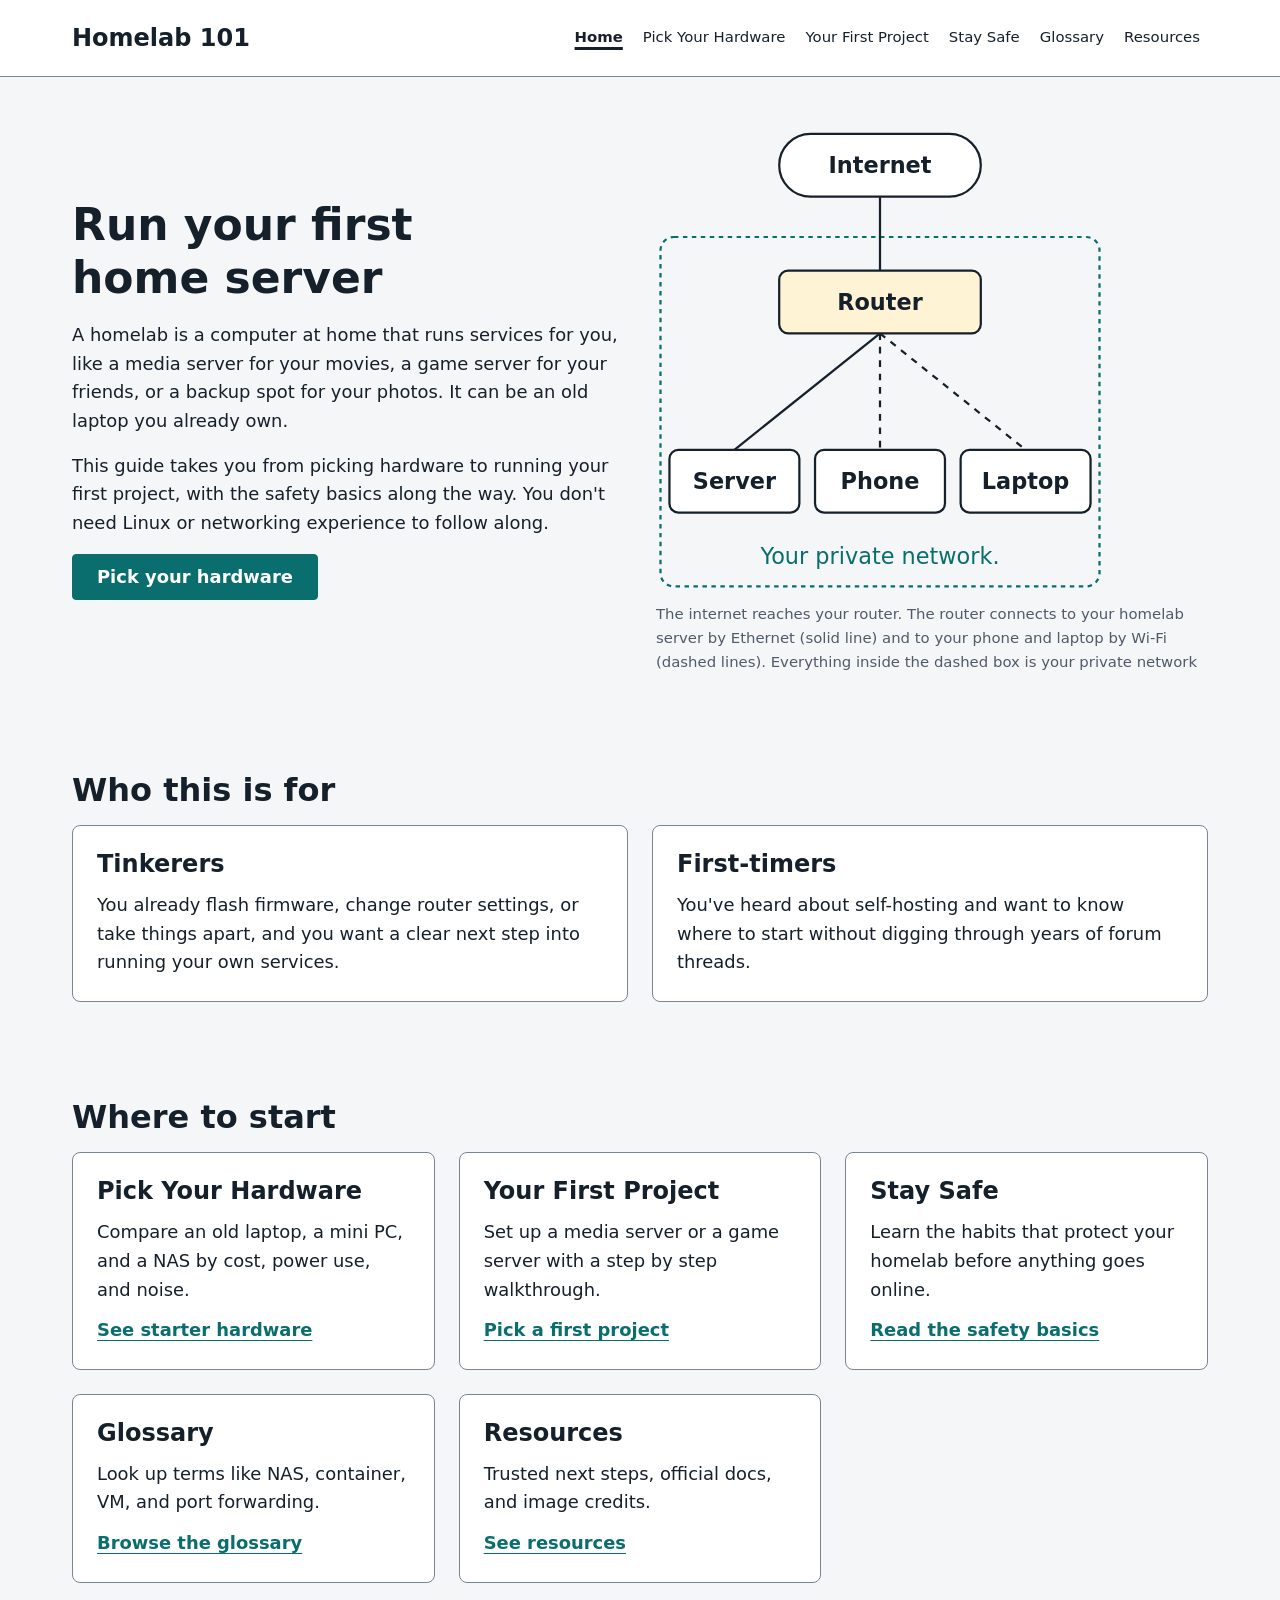
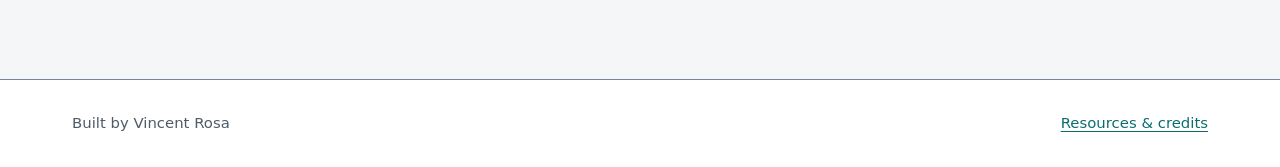
==== commit 660a235a: "Fixed typos on Home, preview, and README." ====
--- a/index.html
+++ b/index.html
@@ -3,10 +3,10 @@
     <head>
         <meta charset="utf-8">
         <meta name="viewport"
-            content="width=device-width, intitial-scale=1">
+            content="width=device-width, initial-scale=1">
         <title>Homelab 101 | A Beginner's Guide to Home Servers</title>
         <meta name="description"
-            content="Learn what a homelabe is, pick starter hardware, and set up our first home server project.">
+            content="Learn what a homelab is, pick starter hardware, and set up your first home server project.">
         <link rel="stylesheet" href="css/main.css">
     </head>
     <body>
@@ -41,7 +41,7 @@
                     </p>
                     <p class="u-measure">
                         This guide takes you from picking hardware to running your first
-                        project, with the safety basics along the way. you don't need Linux
+                        project, with the safety basics along the way. You don't need Linux
                         or networking experience to follow along.
                     </p>
                     <a class="button" href="hardware.html">Pick your hardware</a>
@@ -78,7 +78,7 @@
                         <text class="diagram__label" x="200" y="325">Phone</text>
                         <text class="diagram__label" x="330" y="325">Laptop</text>
                         <text class="diagram__label diagram__label--zone"
-                            x="200" y="392">Your private network</text>
+                            x="200" y="392">Your private network.</text>
                     </svg>
                     <figcaption>
                         The internet reaches your router. The router connects to your
@@ -91,7 +91,7 @@
         </section>
 
         <section class="l-section u-flow"
-        aria-labelledby="audence-title">
+        aria-labelledby="audience-title">
         <h2 id="audience-title">Who this is for</h2>
         <ul class="l-grid" role="list">
             <li class="card">
@@ -106,7 +106,7 @@
                 <h3 class="card__title">First-timers</h3>
                 <p>
                     You've heard about self-hosting and want to know where to start
-                    without digging throug years of forum threads.
+                    without digging through years of forum threads.
                 </p>
             </li>
         </ul>
@@ -126,7 +126,7 @@
             <li class="card card--subgrid">
                 <h3 class="card__title">Your First Project</h3>
                 <p>
-                    Set up a media server or a game server with a step by step waklkthrough.
+                    Set up a media server or a game server with a step by step walkthrough.
                 </p>
                 <a class="card__link" href="projects.html">Pick a first project</a>
             </li>
@@ -147,7 +147,7 @@
             <li class="card card--subgrid">
                 <h3 class="card__title">Resources</h3>
                 <p>
-                    Truested next steps, official docs, and image credits.
+                    Trusted next steps, official docs, and image credits.
                 </p>
                 <a class="card__link" href="resources.html">See resources</a>
             </li>
